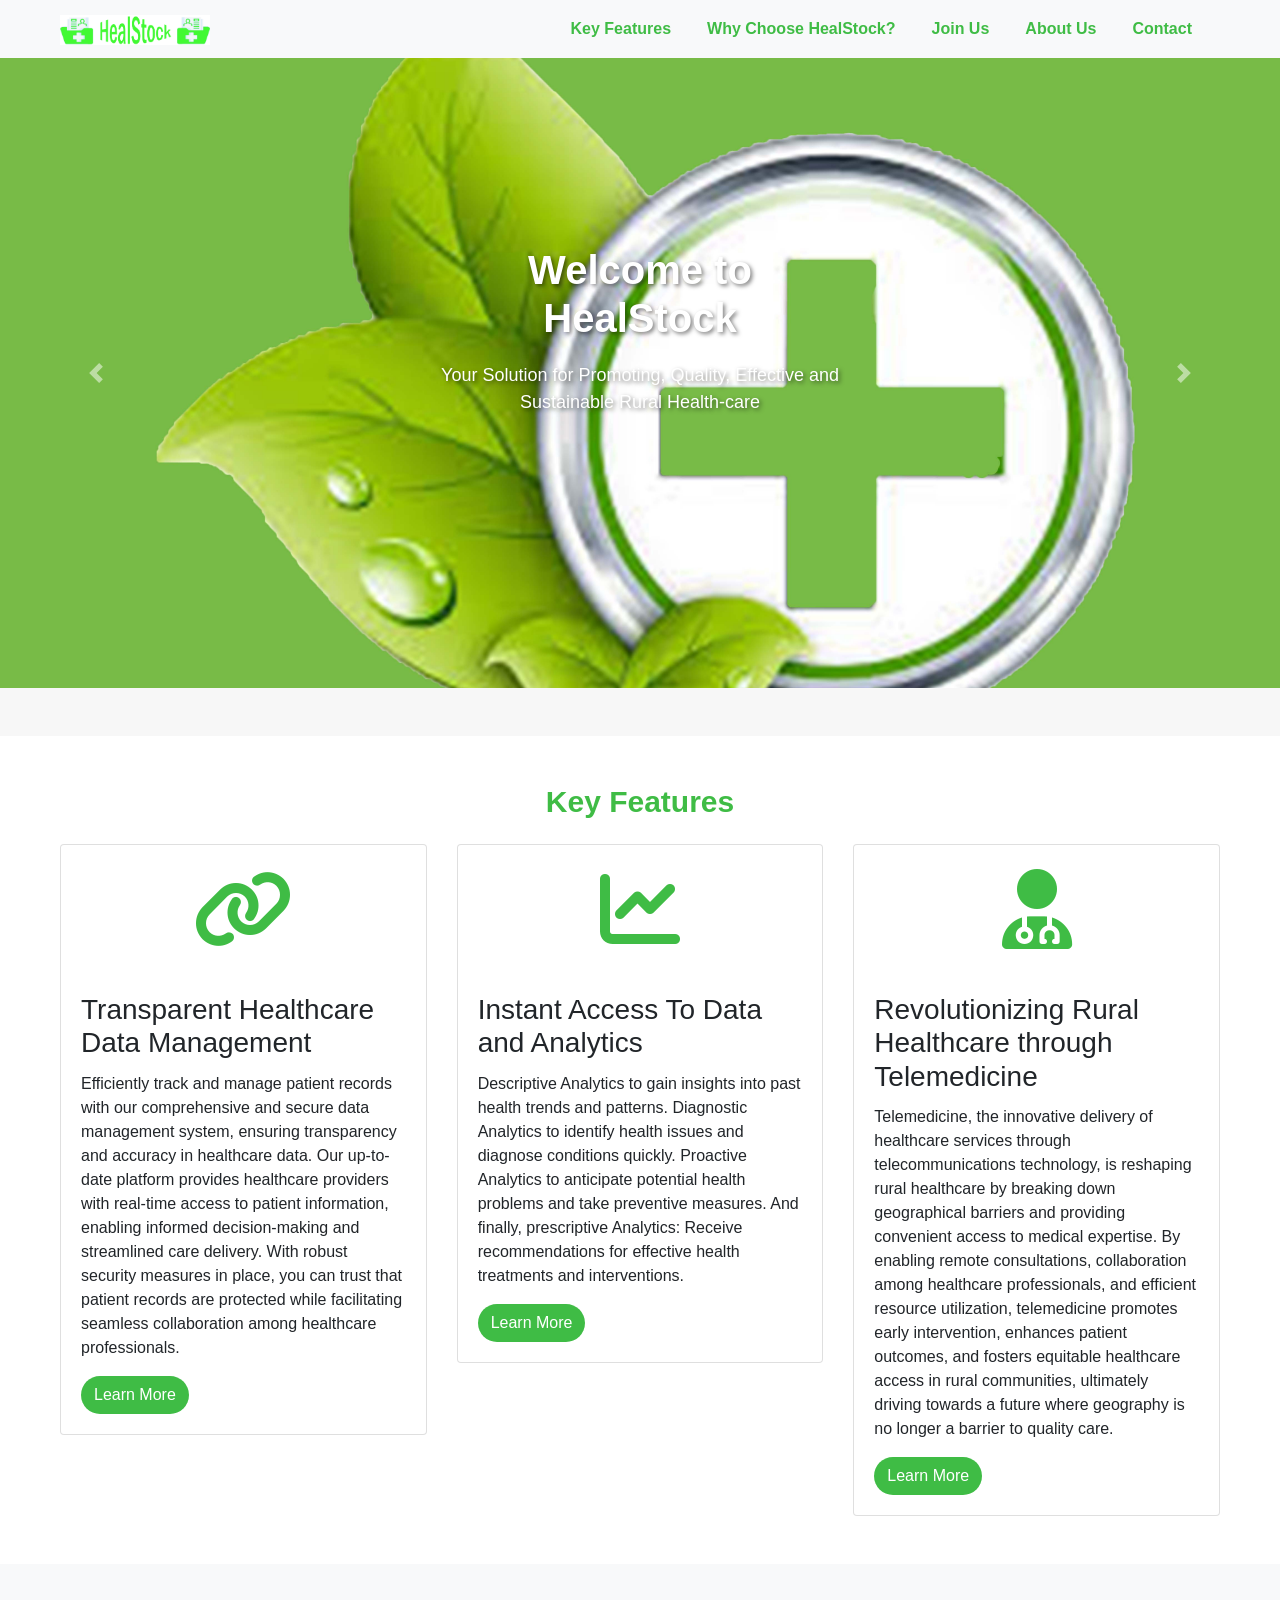
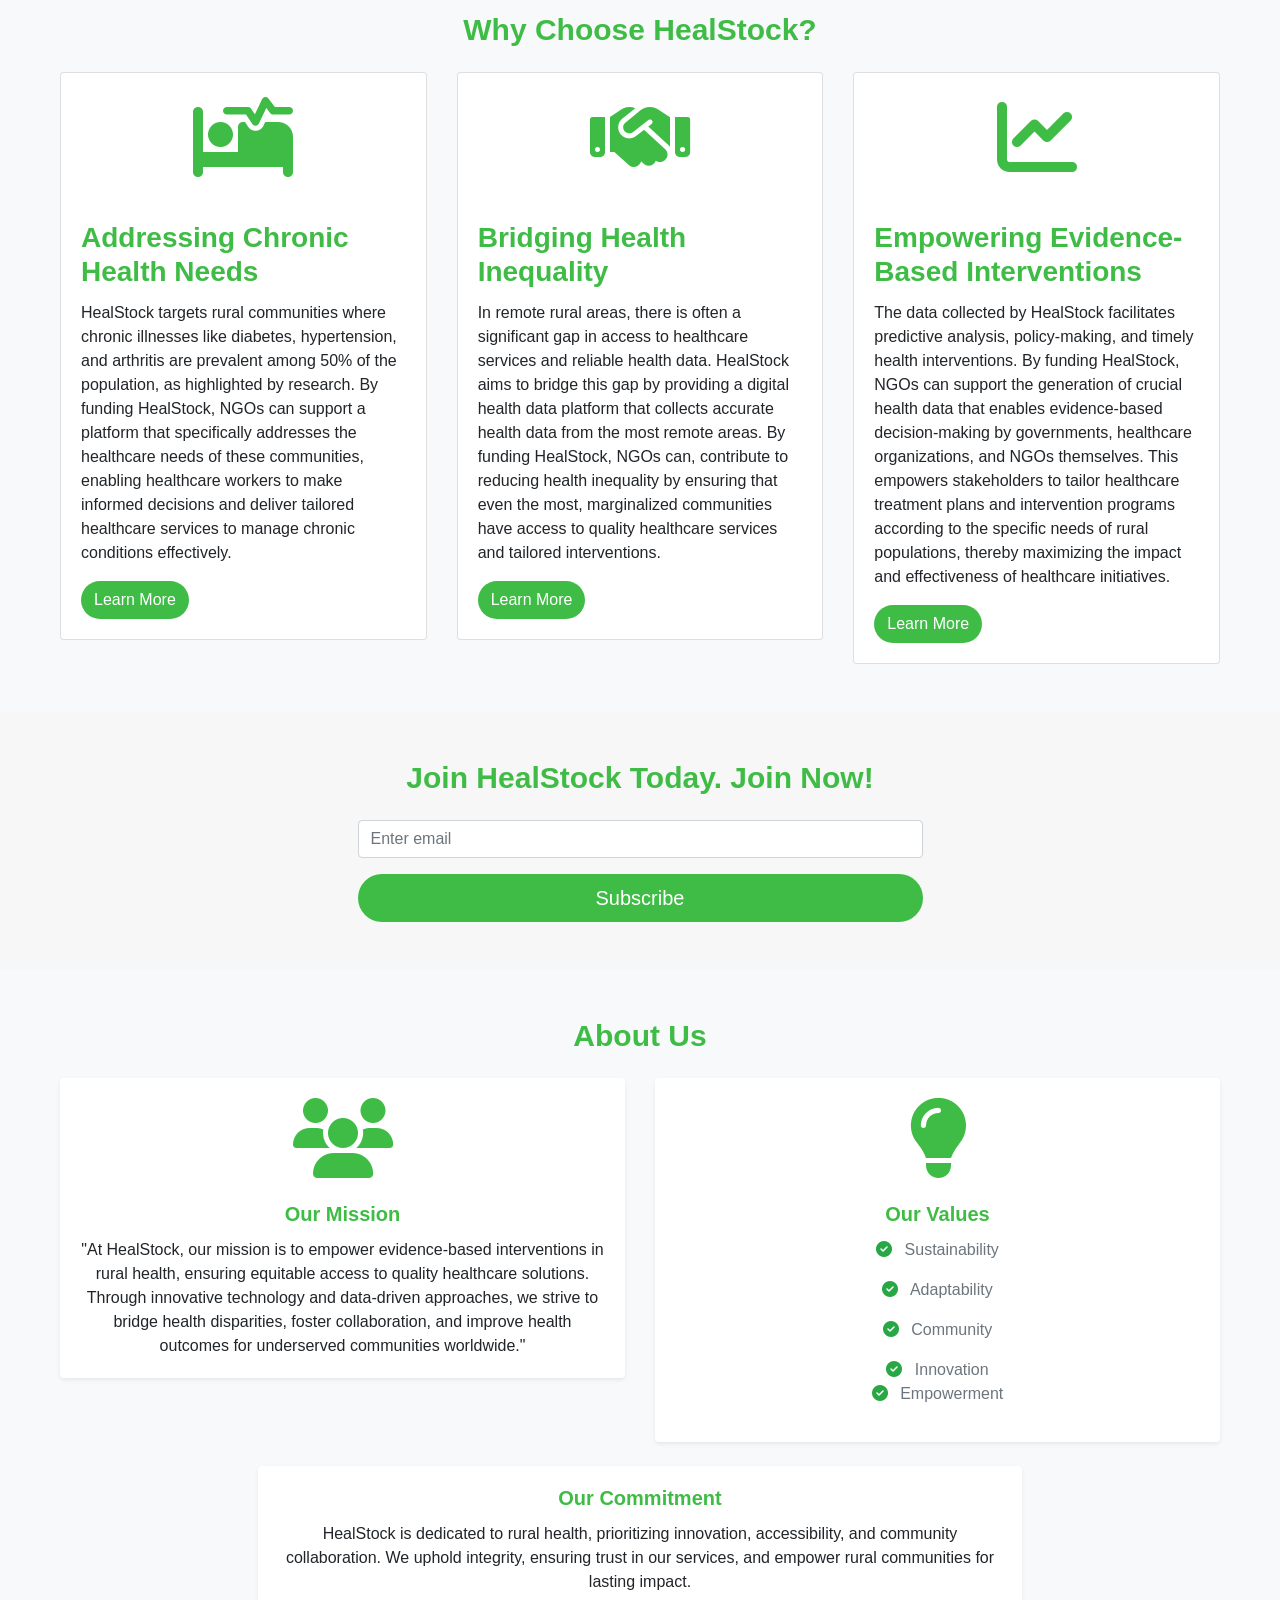
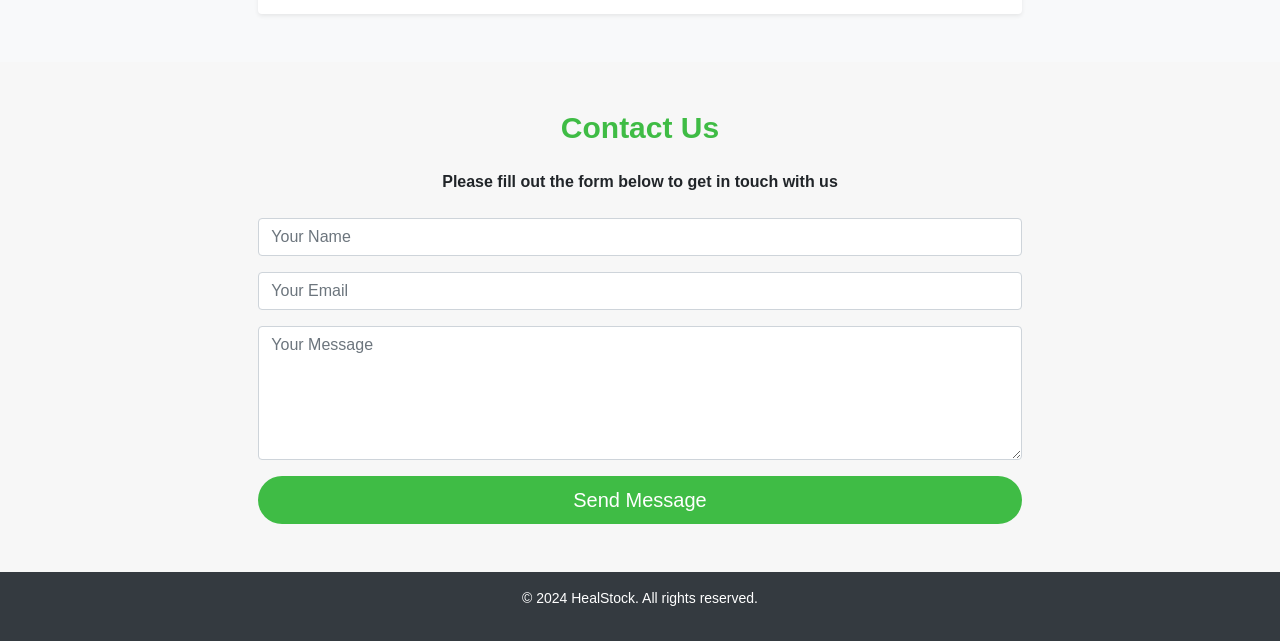
==== index.html @ 725a7d37 "hosting my app" ====
<!DOCTYPE html>
<html lang="en">
<head>
  <meta charset="UTF-8">
  <meta name="viewport" content="width=device-width, initial-scale=1.0">
  <title>HealStock</title>
  <link rel="stylesheet" href="https://maxcdn.bootstrapcdn.com/bootstrap/4.5.2/css/bootstrap.min.css">
  <link rel="stylesheet" href="https://cdnjs.cloudflare.com/ajax/libs/font-awesome/6.5.1/css/all.min.css">
  <link rel="stylesheet" href="assets/styles.css">
</head>
<body>

  <!-- Navigation -->
  <nav class="navbar navbar-expand-lg navbar-light bg-light">
    <div class="container">
        <div class="navbar-brand" id="top">
            <a href="#"><img src="images/healstock.png" alt="HealStock Logo" class="img-fluid"></a>
          </div>
      <button class="navbar-toggler" type="button" data-toggle="collapse" data-target="#navbarNav" aria-controls="navbarNav" aria-expanded="false" aria-label="Toggle navigation">
        <span class="navbar-toggler-icon"></span>
      </button>
      <div class="collapse navbar-collapse" id="navbarNav">
        <ul class="navbar-nav ml-auto">
          <li class="nav-item">
            <a class="nav-link links" href="#features">Key Features</a>
          </li>
          <li class="nav-item">
            <a class="nav-link links" href="#why-choose">Why Choose HealStock?</a>
          </li>
          <li class="nav-item">
            <a class="nav-link links" href="#community">Join Us</a>
          </li>
          <li class="nav-item">
            <a class="nav-link links" href="#about">About Us</a>
          </li>
          <li class="nav-item">
            <a class="nav-link links" href="#contact">Contact</a>
          </li>
        </ul>
      </div>
    </div>
  </nav>

 <!-- Hero Section -->
<section id="hero" class="carousel slide" data-ride="carousel">
    <div class="carousel-inner">
      <div class="carousel-item active">
        <img src="images/img2.jpg" class="d-block w-100" alt="Slide 1">
        <div class="carousel-caption d-none d-md-block text-shadow">
          <h1><strong class="hero-text">Welcome to HealStock</strong></h1>
          <p>Your Solution for Promoting, Quality, Effective and Sustainable Rural Health-care</p>
        </div>
      </div>
      <div class="carousel-item">
        <img src="images/blockchain.jpg" class="d-block w-100" alt="Slide 2">
        <div class="carousel-caption d-none d-md-block text-shadow">
          <h1><strong class="hero-text">Cloud Database Storage</strong></h1>
          <p>Empowering Rural Healthcare Access</p>
        </div>
      </div>
  
      <!-- Add more slides as needed -->
    </div>
    <a class="carousel-control-prev" href="#hero" role="button" data-slide="prev">
      <span class="carousel-control-prev-icon" aria-hidden="true"></span>
      <span class="sr-only">Previous</span>
    </a>
    <a class="carousel-control-next" href="#hero" role="button" data-slide="next">
      <span class="carousel-control-next-icon" aria-hidden="true"></span>
      <span class="sr-only">Next</span>
    </a>
  </section><br><br>
  

  <!-- Key Features Section -->
  <section id="features" class="py-5">
    <div class="container">
      <h2 class="text-center mb-4 features"><strong>Key Features</strong></h2>
      <div class="row">
        <div class="col-md-4">
            <div class="card">
                <!-- <img src="images/img2.jpg" class="card-img-top" alt="Feature 1 Image"> -->
                <i class="fas fa-solid fa-link fa-5x mt-4 mb-4 card-img-top" style="color: #3fbc45; text-align: center;"></i>
                <div class="card-body">
                    <h3 class="card-title">Transparent Healthcare Data Management</h3>
                    <p class="card-text">
                      Efficiently track and manage patient records with our comprehensive and secure data management system, ensuring transparency and accuracy in healthcare data. Our up-to-date platform provides healthcare providers with real-time access to patient information, enabling informed decision-making and streamlined care delivery. With robust security measures in place, you can trust that patient records are protected while facilitating seamless collaboration among healthcare professionals.</p>
                    <a href="#" class="btn intBtn">Learn More</a>
                </div>
            </div>
        </div>
    
        <div class="col-md-4">
            <div class="card">
                <!-- <img src="images/img2.jpg" class="card-img-top" alt="Feature 1 Image"> -->
                <i class="fas fa-solid fa-chart-line fa-5x mt-4 mb-4 card-img-top" style="color: #3fbc45; text-align: center;"></i>
                <div class="card-body">
                    <h3 class="card-title">Instant Access To Data and Analytics</h3>
                    <p class="card-text">Descriptive Analytics to gain insights into past health trends and patterns. Diagnostic Analytics to identify health issues and diagnose conditions quickly. Proactive Analytics to anticipate potential health problems and take preventive measures. And finally, prescriptive Analytics: Receive recommendations for effective health treatments and interventions.</p>
                    <a href="#" class="btn intBtn">Learn More</a>
                </div>
            </div>
        </div>
        <div class="col-md-4">
            <div class="card">
                <!-- <img src="images/telemedicine-icon.jpg" class="card-img-top" alt="Telemedicine Icon"> -->
<i class="fas fa-solid fa-user-md fa-5x mt-4 mb-4 card-img-top" style="color: #3fbc45; text-align: center;"></i>
                <div class="card-body">
                    <h3 class="card-title">Revolutionizing Rural Healthcare through Telemedicine</h3>
                    <p class="card-text">Telemedicine, the innovative delivery of healthcare services through telecommunications technology, is reshaping rural healthcare by breaking down geographical barriers and providing convenient access to medical expertise. By enabling remote consultations, collaboration among healthcare professionals, and efficient resource utilization, telemedicine promotes early intervention, enhances patient outcomes, and fosters equitable healthcare access in rural communities, ultimately driving towards a future where geography is no longer a barrier to quality care.</p>
                    <a href="#" class="btn intBtn">Learn More</a>
                </div>
            </div>
        </div>
    </div>
    
    </div>
  </section>

  <!-- Why Choose Section -->
  <section id="why-choose" class="py-5 bg-light">
    <div class="container">
      <h2 class="text-center mb-4 features"><strong>Why Choose HealStock?</strong></h2>
      <!-- Add Carousel or Slider Here -->
      <div class="row">
        <div class="col-md-4">
            <div class="card">
                <!-- <img src="images/img2.jpg" class="card-img-top" alt="Feature 1 Image"> -->
<i class="fa-solid fa-procedures fa-5x mt-4 mb-4 card-img-top" style="color: #3fbc45; text-align: center;"></i>
<div class="card-body">

                    <h3 class="card-title"><strong class="links">Addressing Chronic Health Needs</strong></h3>
                    <p class="card-text">
                      HealStock targets rural communities where chronic illnesses 
                      like diabetes, hypertension, and arthritis are prevalent among 50% 
                      of the population, as highlighted by research. 
                      By funding HealStock, NGOs can support a platform 
                      that specifically addresses the healthcare needs 
                      of these communities, enabling healthcare workers 
                      to make informed decisions and deliver tailored 
                      healthcare services to manage chronic conditions effectively.                      
                    </p>
                    <a href="#" class="btn intBtn">Learn More</a>
                </div>
            </div>
        </div>
    
        <div class="col-md-4">
            <div class="card">
                <!-- <img src="images/img2.jpg" class="card-img-top" alt="Feature 1 Image"> -->
<i class="fa-solid fa-handshake fa-5x mt-4 mb-4 card-img-top" style="color: #3fbc45; text-align: center;"></i>
<div class="card-body">

                    <h3 class="card-title"><strong class="links">Bridging Health Inequality</strong></h3>
                    <p class="card-text">
                      In remote rural areas, there is often a significant gap in access 
                      to healthcare services and reliable health data. 
                      HealStock aims to bridge this gap by providing a digital 
                      health data platform that collects accurate health data 
                      from the most remote areas. By funding HealStock, NGOs can, 
                      contribute to reducing health inequality by ensuring that even the most,
                      marginalized communities have access to quality
                      healthcare services and tailored interventions.                      
                    </p>
                    <a href="#" class="btn intBtn">Learn More</a>
                </div>
            </div>
        </div>
    
        <div class="col-md-4">
            <div class="card">
                <!-- <img src="images/img2.jpg" class="card-img-top" alt="Feature 1 Image"> -->
<i class="fa-solid fa-chart-line fa-5x mt-4 mb-4 card-img-top" style="color: #3fbc45; text-align: center;"></i>
<div class="card-body">
                    <h3 class="card-title"><strong class="links">Empowering Evidence-Based Interventions</strong></h3>
                    <p class="card-text">
                      The data collected by HealStock facilitates predictive analysis, 
                      policy-making, and timely health interventions. 
                      By funding HealStock, NGOs can support the generation of 
                      crucial health data that enables evidence-based decision-making 
                      by governments, healthcare organizations, and NGOs themselves. 
                      This empowers stakeholders to tailor healthcare 
                      treatment plans and intervention programs according to 
                      the specific needs of rural populations, thereby maximizing 
                      the impact and effectiveness of healthcare initiatives.                      
                    </p>
                    <a href="#" class="btn intBtn">Learn More</a>
                </div>
            </div>
        </div>
    </div>
    </div>
  </section>

  <!-- Join Us Section -->
  <section id="community" class="py-5">
    <div class="container">
        <div class="row justify-content-center">
          <div class="col-lg-6">
            <h2 class="text-center mb-4 features">Join HealStock Today. Join Now!</h2>
            <form>
              <div class="form-group">
                <input type="email" class="form-control" id="email" aria-describedby="emailHelp" placeholder="Enter email">
              </div>
              <button type="submit" id="sub" class="btn intBtn btn-lg btn-block">Subscribe</button>
            </form>
          </div>
        </div>
      </div>
      
  </section>

  <!-- About Us Section -->
  <section id="about" class="py-5 bg-light">
    <div class="container">
      <h2 class="text-center mb-4 features">About Us</h2>
      <div class="row">
        <div class="col-md-6">
          <div class="card border-0 shadow-sm">
            <div class="card-body text-center">
              <i class="fas fa-users fa-5x mb-4" style="color: #3fbc45;"></i>
              <h5 class="card-title"><strong class="links">Our Mission</strong></h5>
              <p class="card-text">

                "At HealStock, our mission is to empower evidence-based interventions in rural health, ensuring equitable access to quality healthcare solutions. Through innovative technology and data-driven approaches, we strive to bridge health disparities, foster collaboration, and improve health outcomes for underserved communities worldwide."</p>
            </div>
          </div>
        </div>
        <div class="col-md-6">
          <div class="card border-0 shadow-sm">
            <div class="card-body text-center">
              <i class="fas fa-lightbulb fa-5x mb-4" style="color: #3fbc45;"></i>
              <h5 class="card-title"><strong class="links">Our Values</strong></h5>
              <ul class="list-unstyled">
                <li class="text-muted mb-3"><i class="fas fa-check-circle text-success mr-2"></i> Sustainability</li>
                <li class="text-muted mb-3"><i class="fas fa-check-circle text-success mr-2"></i> Adaptability</li>
                <li class="text-muted mb-3"><i class="fas fa-check-circle text-success mr-2"></i> Community</li>
                <li class="text-muted"><i class="fas fa-check-circle text-success mr-2"></i> Innovation</li>
                <li class="text-muted mb-3"><i class="fas fa-check-circle text-success mr-2"></i> Empowerment</li>
              </ul>
            </div>
          </div>
        </div>
      </div>
      <div class="row mt-4">
        <div class="col-md-8 offset-md-2">
          <div class="card border-0 shadow-sm">
            <div class="card-body text-center">
              <h5 class="card-title"><strong class="links">Our Commitment</strong></h5>
              <p class="card-text"> HealStock is dedicated to rural health, prioritizing innovation, accessibility, and community collaboration. We uphold integrity, ensuring trust in our services, and empower rural communities for lasting impact.</p>
            </div>
          </div>
        </div>
      </div>
    </div>
  </section>
     

  <!-- Contact Us Section -->
  <section id="contact" class="py-5">
    <div class="container">
      <h2 class="text-center mb-4 features">Contact Us</h2>
      <p class="text-center mb-4"><strong>Please fill out the form below to get in touch with us</strong></p>
      <div class="row justify-content-center">
        <div class="col-md-8">
          <form>
            <div class="form-group">
              <input type="text" class="form-control" id="name" placeholder="Your Name" required>
            </div>
            <div class="form-group">
              <input type="email" class="form-control" id="email" placeholder="Your Email" required>
            </div>
            <div class="form-group">
              <textarea class="form-control" id="message" rows="5" placeholder="Your Message" required></textarea>
            </div>
            <button type="submit" class="btn intBtn btn-lg btn-block">Send Message</button>
          </form>
        </div>
      </div>
    </div>
  </section>
  

  <!-- Footer -->
  <footer class="bg-dark text-white text-center py-3">
    <div class="container">
      <p>&copy; 2024 HealStock. All rights reserved.</p>
      <a href="#top" class="back-to-top">
        <i class="fas fa-chevron-up"></i> <!-- Font Awesome icon for the up arrow -->
      </a>
    </div>
  </footer>


<script src="assets/script.js"></script>
  <!-- Bootstrap JS -->
  <script src="https://ajax.googleapis.com/ajax/libs/jquery/3.5.1/jquery.min.js"></script>
  <script src="https://cdnjs.cloudflare.com/ajax/libs/popper.js/1.16.0/umd/popper.min.js"></script>
  <script src="https://maxcdn.bootstrapcdn.com/bootstrap/4.5.2/js/bootstrap.min.js"></script>
</body>
</html>
---- assets/styles.css ----
/* Reset default browser styles */
* {
  margin: 0;
  padding: 0;
  box-sizing: border-box;
}

body {
  font-family: Arial, sans-serif;
  background-color: #f7f7f7;
}

.container {
  max-width: 1200px;
  margin: 0 auto;
  padding: 0 20px;
}

header {
  background-color: #fff;
  padding: 20px 0;
  box-shadow: 0 2px 4px rgba(0, 0, 0, 0.1);
}

nav ul {
  list-style: none;
  text-align: center;
}

nav ul li {
  display: inline-block;
  margin-right: 20px;
}

nav ul li a {
  text-decoration: none;
  /* color: #333; */
  font-weight: bold;
}

.links{
  color: #3fbc45 !important;
}

.links:hover {
  font-size: 18px;
  transition: color 0.3s, background-color 0.3s; /* Add smooth transition */
}

.hero-text{
  font-size: 40px;
}

#hero {
  /* background-image: url('/images/integriimg.jpg'); */
  /* background-size: cover;
  background-position: center;
  color: #fff;
  text-align: center;
  padding: 50px 0; */
  position: relative;
}

.text-shadow h1, .text-shadow p {
  text-shadow: 2px 2px 4px rgba(0, 0, 0, 0.5); /* Adjust the shadow values as needed */
}


#hero:before {
  content: "";
  position: absolute;
  top: 0;
  left: 0;
  width: 100%;
  height: 100%;
  background-color: rgba(0, 0, 0, 0.5); /* Dark overlay */
}

#hero h1 {
  font-size: 36px;
  margin-bottom: 20px;
}

#hero p {
  font-size: 18px;
  margin-bottom: 40px;
}

.cta-btn {
  display: inline-block;
  background-color: #ff9800;
  color: #fff;
  padding: 10px 20px;
  border-radius: 5px;
  text-decoration: none;
  transition: background-color 0.3s ease;
}

.cta-btn:hover {
  background-color: #f57c00;
}

#features {
  background-color: #fff;
  padding: 100px 0;
}

.features-grid {
  display: grid;
  grid-template-columns: repeat(auto-fit, minmax(250px, 1fr));
  grid-gap: 20px;
  justify-content: center;
}

.feature {
  text-align: center;
}

.feature h3 {
  margin-bottom: 10px;
  color: #333;
}

.feature p {
  color: #666;
}

footer {
  background-color: #333;
  color: #fff;
  text-align: center;
  padding: 20px 0;
}

footer p {
  font-size: 14px;
}

.navbar-brand {
  display: flex;
  align-items: center;
}

.navbar-brand img {
  max-width: 150px;
  height: auto;
}

.intBtn {
  background: #3fbc45;
  border-radius: 100px;
  color: white;
}

.features{
  font-size: 30px;
  font-weight: bolder;
  color: #3fbc45;
}

.back-to-top {
  position: fixed;
  bottom: 20px;
  right: 20px;
  font-size: 24px;
  color: #fff;
}

.carousel-item img {
  height: 70vh; /* Adjust the height as needed */
  width: 100%;
  object-fit: cover;
}

.carousel-caption {
  position: absolute;
  top: 50%;
  left: 50%;
  transform: translate(-50%, -50%);
  text-align: center;
  color: #fff;
}

.carousel-caption h1 {
  font-size: 3em; /* Adjust the font size as needed */
  max-width: 80%; /* Ensure text does not overflow on smaller screens */
  margin: 0 auto; /* Center text horizontally */
}

.carousel-caption p {
  font-size: 1.5em; /* Adjust the font size as needed */
  max-width: 100%; /* Ensure text does not overflow on smaller screens */
  margin: 0 auto; /* Center text horizontally */
}

.carousel-caption div {
  max-width: 80%;
}

.carousel-caption h3 {
  font-size: 2.5em;
  margin-bottom: 15px;
}


/* Media Queries */
/* Media Queries */
@media (max-width: 768px) {
  .carousel-caption {
    top: 40%; /* Adjust the vertical position for smaller screens */
  }

  .carousel-caption h1,
  .carousel-caption p {
    font-size: 2em; /* Adjust the font size for smaller screens */
  }
}

@media (max-width: 575.98px) {
  .carousel-caption h1,
  .carousel-caption p {
    font-size: 1.5em; /* Adjust the font size for even smaller screens */
  }
}
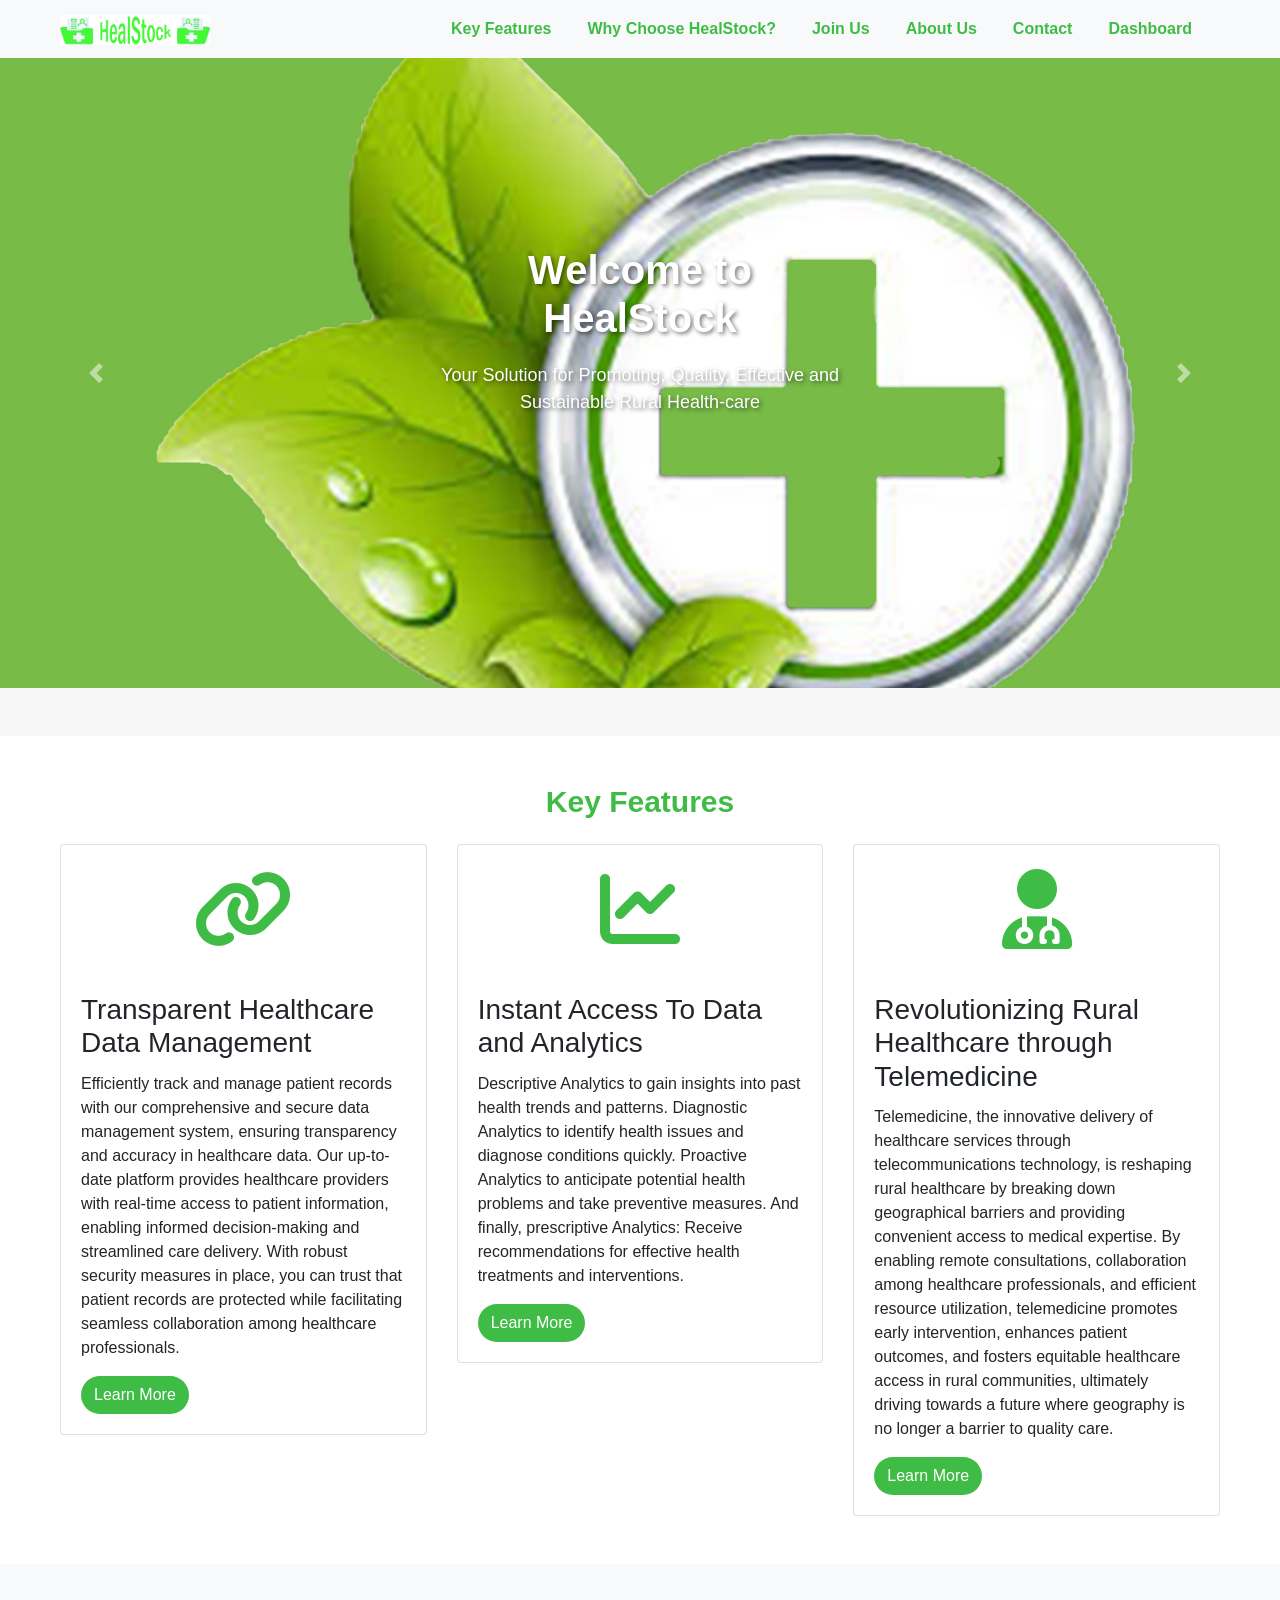
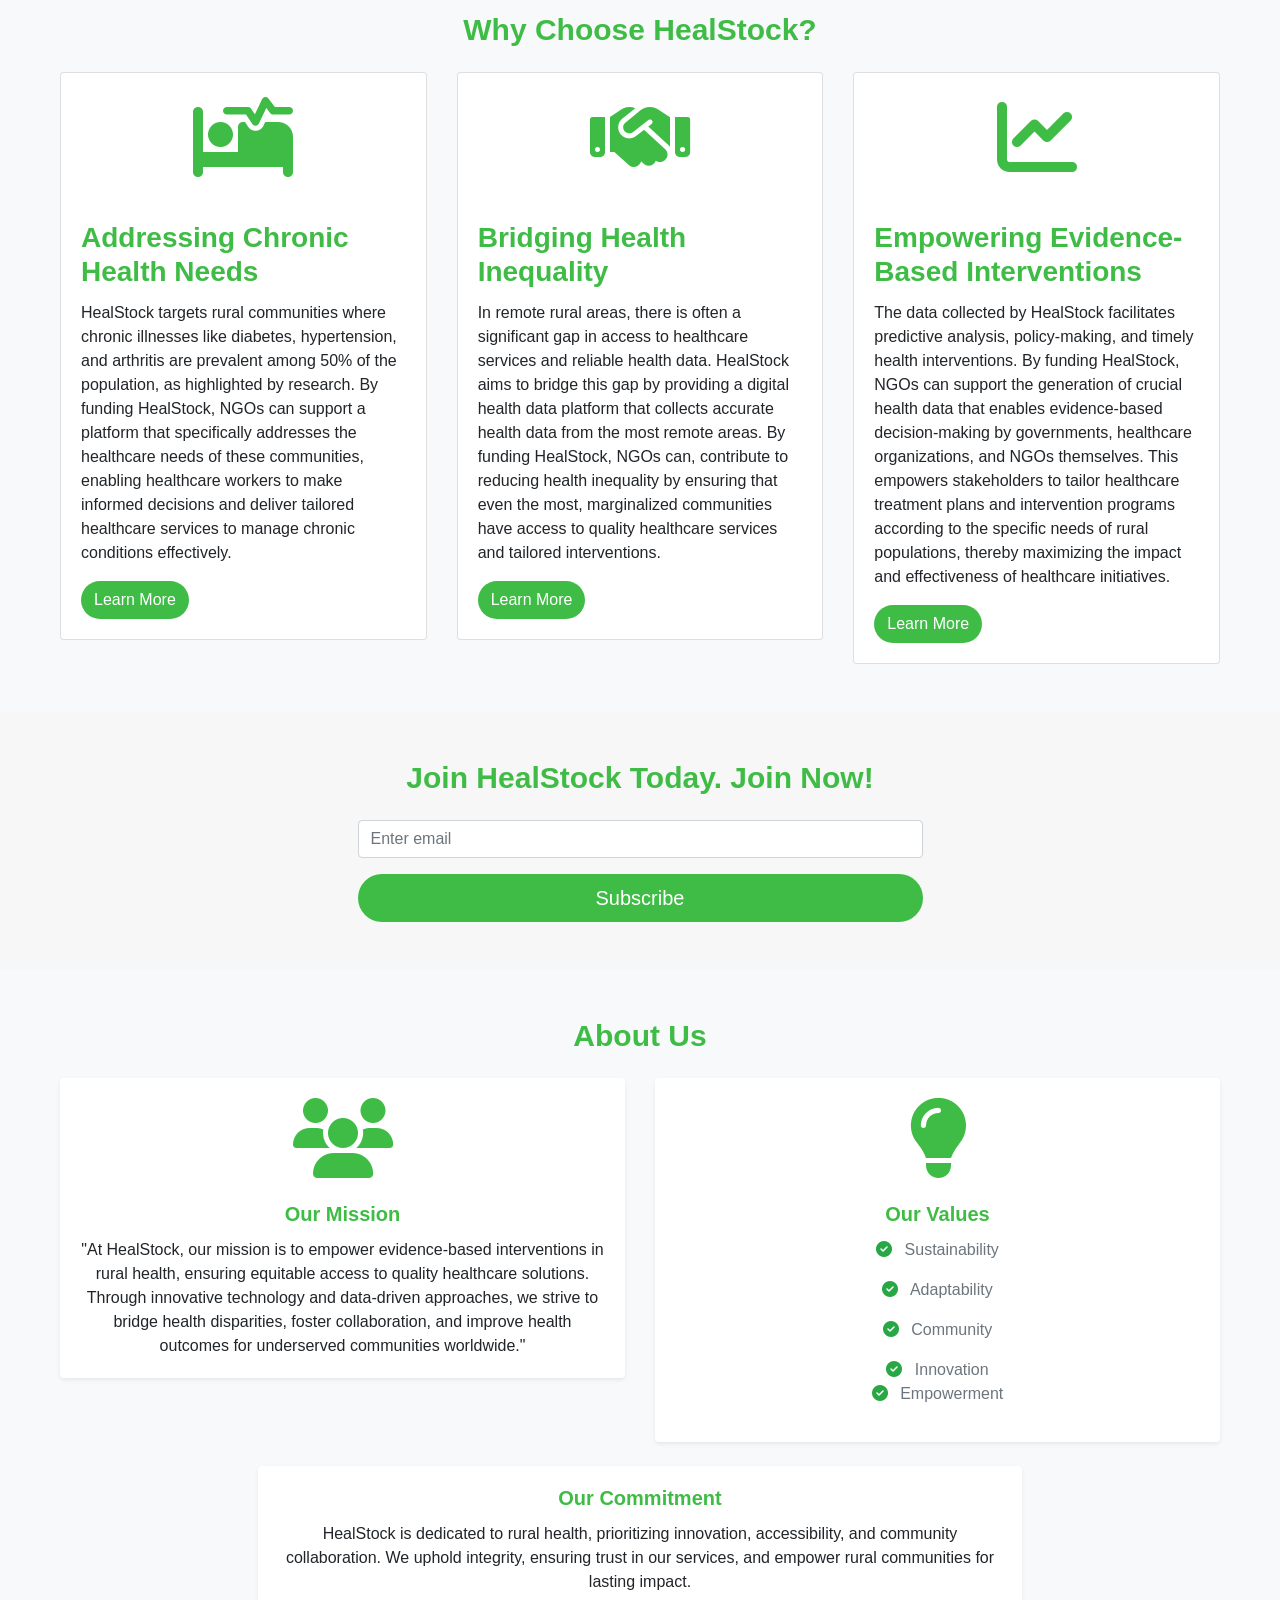
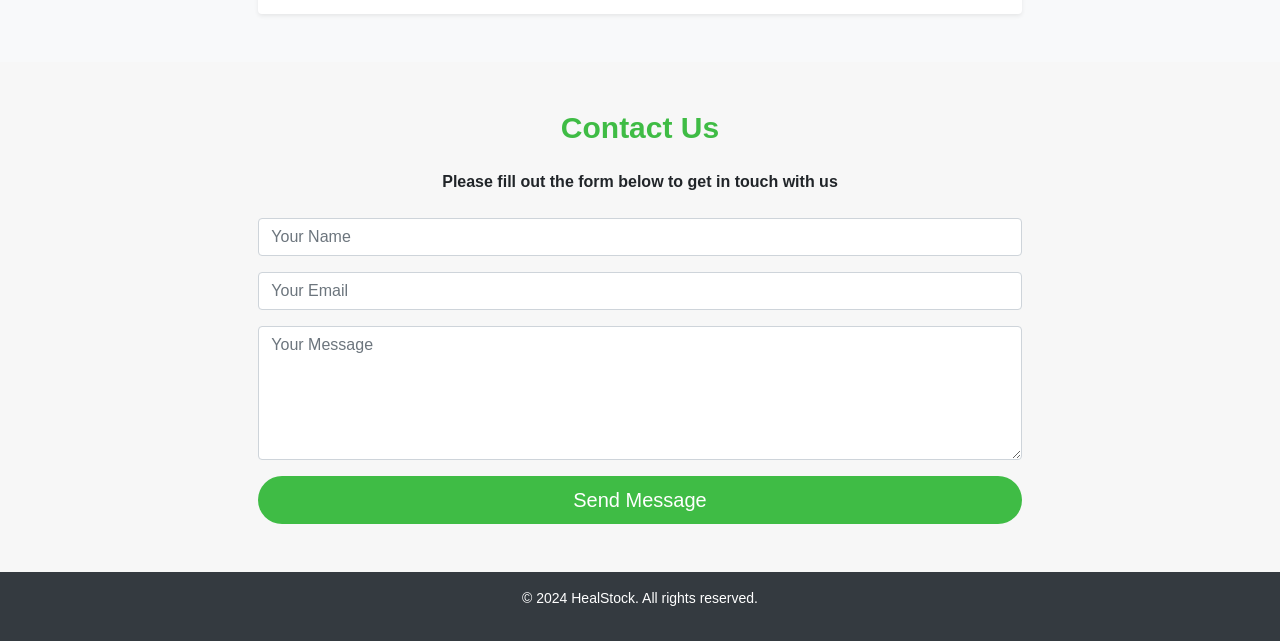
==== commit f22b9972: "added dashbaord" ====
--- a/index.html
+++ b/index.html
@@ -7,39 +7,47 @@
   <link rel="stylesheet" href="https://maxcdn.bootstrapcdn.com/bootstrap/4.5.2/css/bootstrap.min.css">
   <link rel="stylesheet" href="https://cdnjs.cloudflare.com/ajax/libs/font-awesome/6.5.1/css/all.min.css">
   <link rel="stylesheet" href="assets/styles.css">
+  <link rel="stylesheet" href="path-to/node_modules/perfect-scrollbar/dist/css/perfect-scrollbar.min.css" />
 </head>
 <body>
-
-  <!-- Navigation -->
-  <nav class="navbar navbar-expand-lg navbar-light bg-light">
-    <div class="container">
-        <div class="navbar-brand" id="top">
-            <a href="#"><img src="images/healstock.png" alt="HealStock Logo" class="img-fluid"></a>
-          </div>
-      <button class="navbar-toggler" type="button" data-toggle="collapse" data-target="#navbarNav" aria-controls="navbarNav" aria-expanded="false" aria-label="Toggle navigation">
-        <span class="navbar-toggler-icon"></span>
-      </button>
-      <div class="collapse navbar-collapse" id="navbarNav">
-        <ul class="navbar-nav ml-auto">
-          <li class="nav-item">
-            <a class="nav-link links" href="#features">Key Features</a>
-          </li>
-          <li class="nav-item">
-            <a class="nav-link links" href="#why-choose">Why Choose HealStock?</a>
-          </li>
-          <li class="nav-item">
-            <a class="nav-link links" href="#community">Join Us</a>
-          </li>
-          <li class="nav-item">
-            <a class="nav-link links" href="#about">About Us</a>
-          </li>
-          <li class="nav-item">
-            <a class="nav-link links" href="#contact">Contact</a>
-          </li>
-        </ul>
-      </div>
-    </div>
-  </nav>
+  <script src="chartjs.js"></script>
+  <script src="path-to/node_modules/chart.js/dist/Chart.min.js"></script>
+
+
+ <!-- Navigation -->
+<nav class="navbar navbar-expand-lg navbar-light bg-light">
+  <div class="container">
+    <div class="navbar-brand" id="top">
+      <a href="#"><img src="images/healstock.png" alt="HealStock Logo" class="img-fluid"></a>
+    </div>
+    <button class="navbar-toggler" type="button" data-toggle="collapse" data-target="#navbarNav" aria-controls="navbarNav" aria-expanded="false" aria-label="Toggle navigation">
+      <span class="navbar-toggler-icon"></span>
+    </button>
+    <div class="collapse navbar-collapse" id="navbarNav">
+      <ul class="navbar-nav ml-auto">
+        <li class="nav-item">
+          <a class="nav-link links" href="#features">Key Features</a>
+        </li>
+        <li class="nav-item">
+          <a class="nav-link links" href="#why-choose">Why Choose HealStock?</a>
+        </li>
+        <li class="nav-item">
+          <a class="nav-link links" href="#community">Join Us</a>
+        </li>
+        <li class="nav-item">
+          <a class="nav-link links" href="#about">About Us</a>
+        </li>
+        <li class="nav-item">
+          <a class="nav-link links" href="#contact">Contact</a>
+        </li>
+        <!-- Add a link to dashboard.html -->
+        <li class="nav-item">
+          <a class="nav-link links" href="chartjs.html">Dashboard</a>
+        </li>
+      </ul>
+    </div>
+  </div>
+</nav>
 
  <!-- Hero Section -->
 <section id="hero" class="carousel slide" data-ride="carousel">
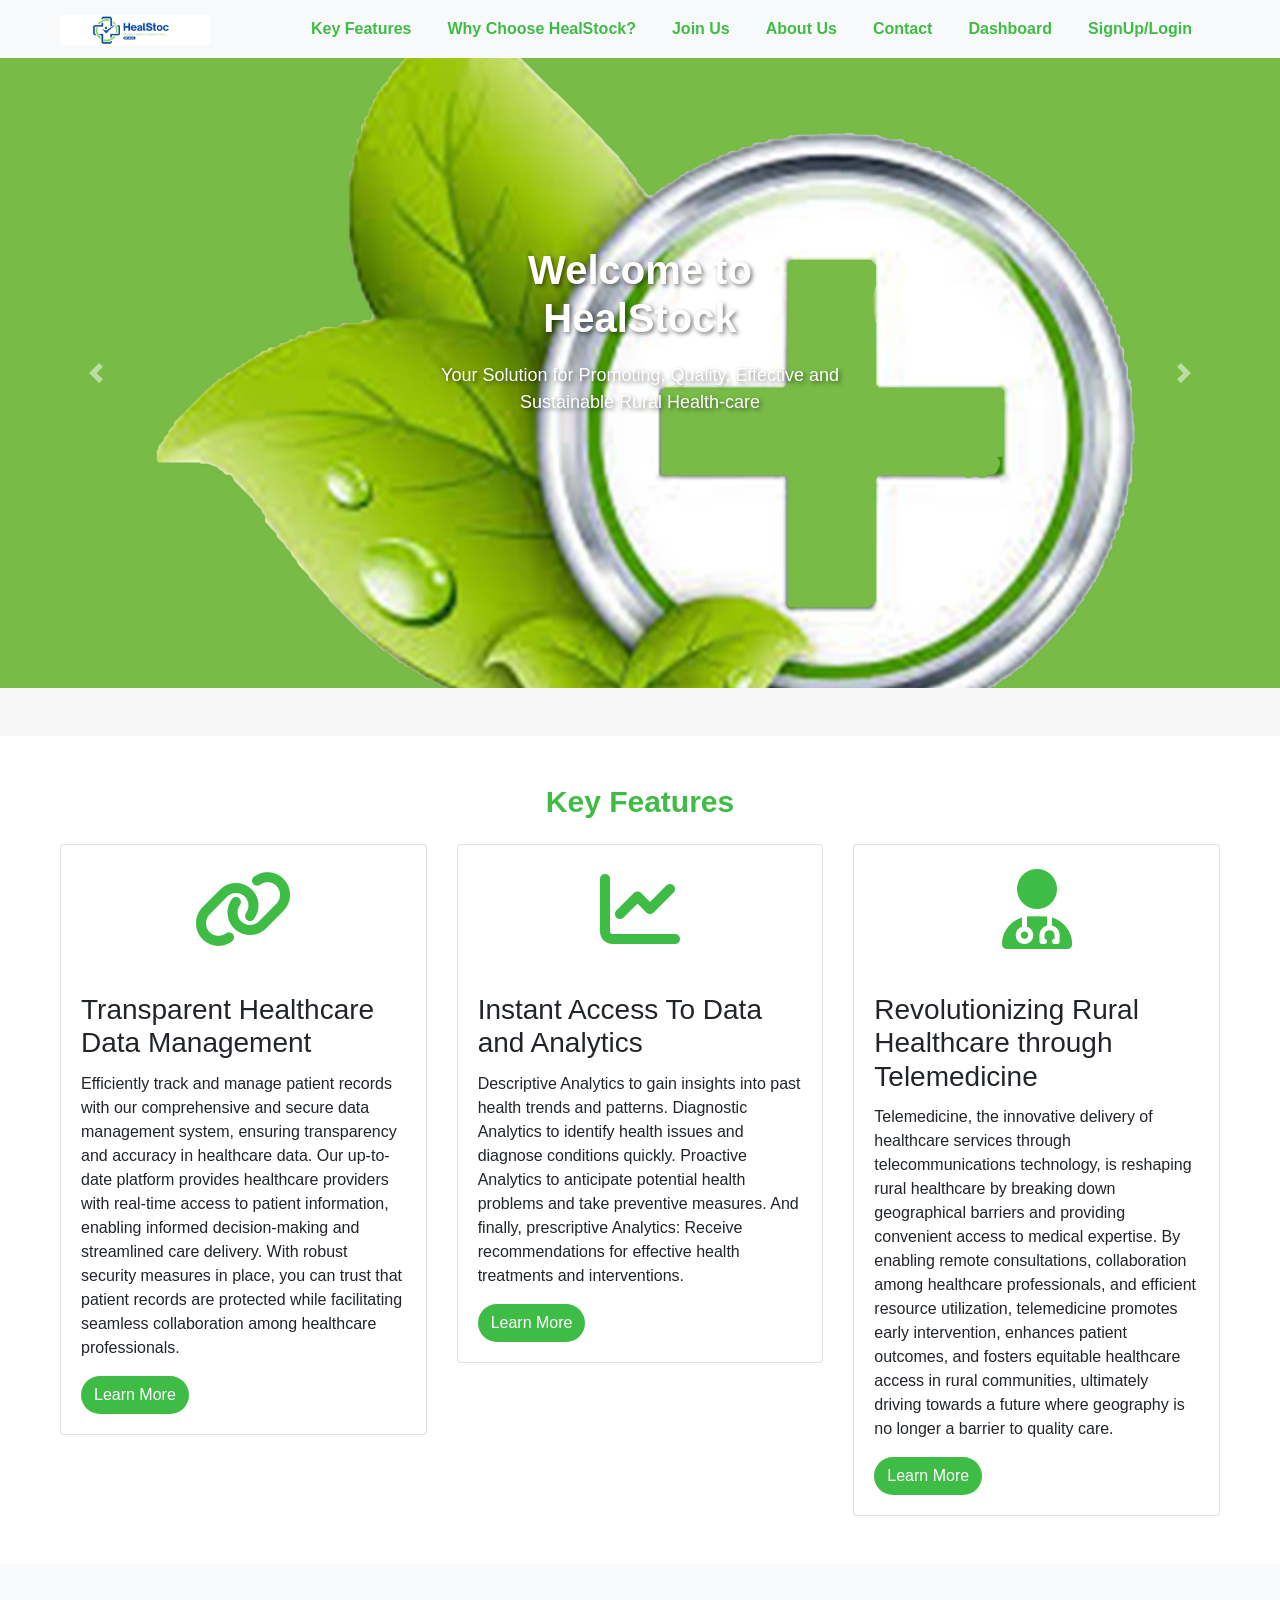
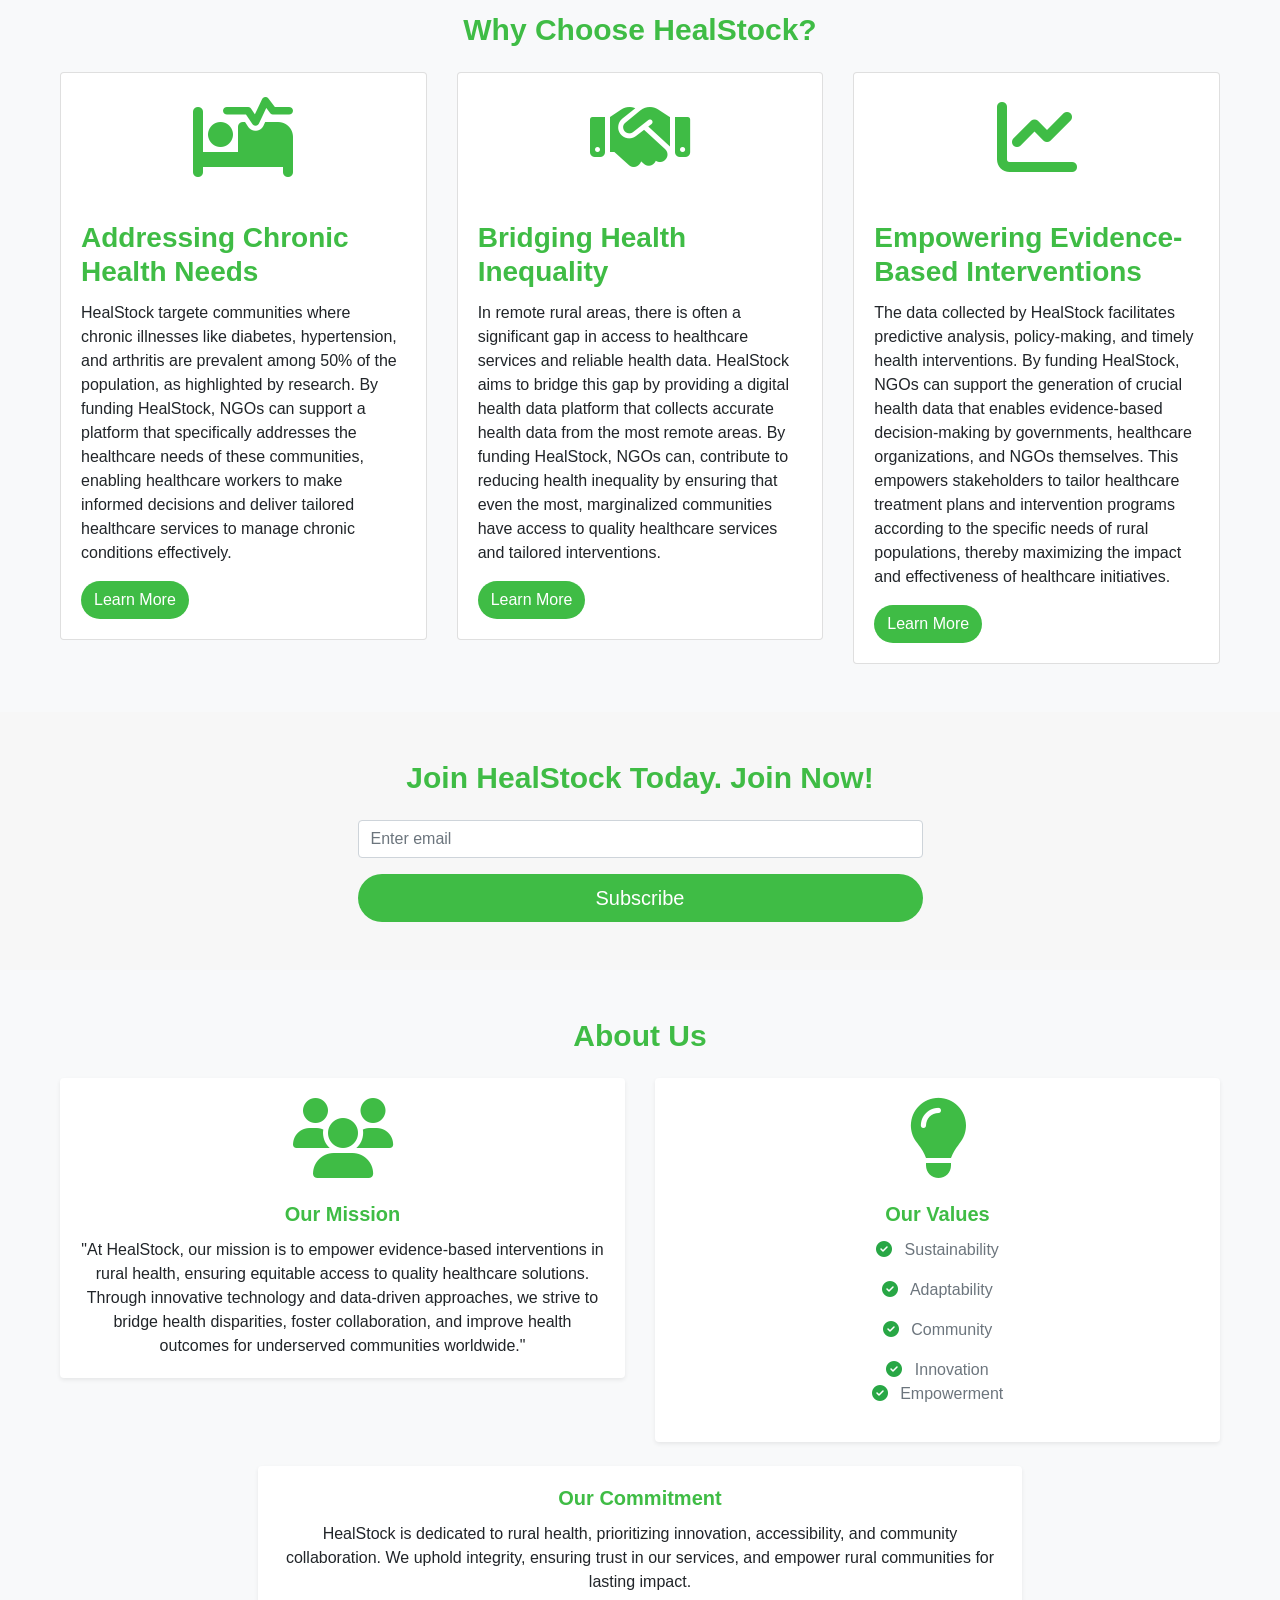
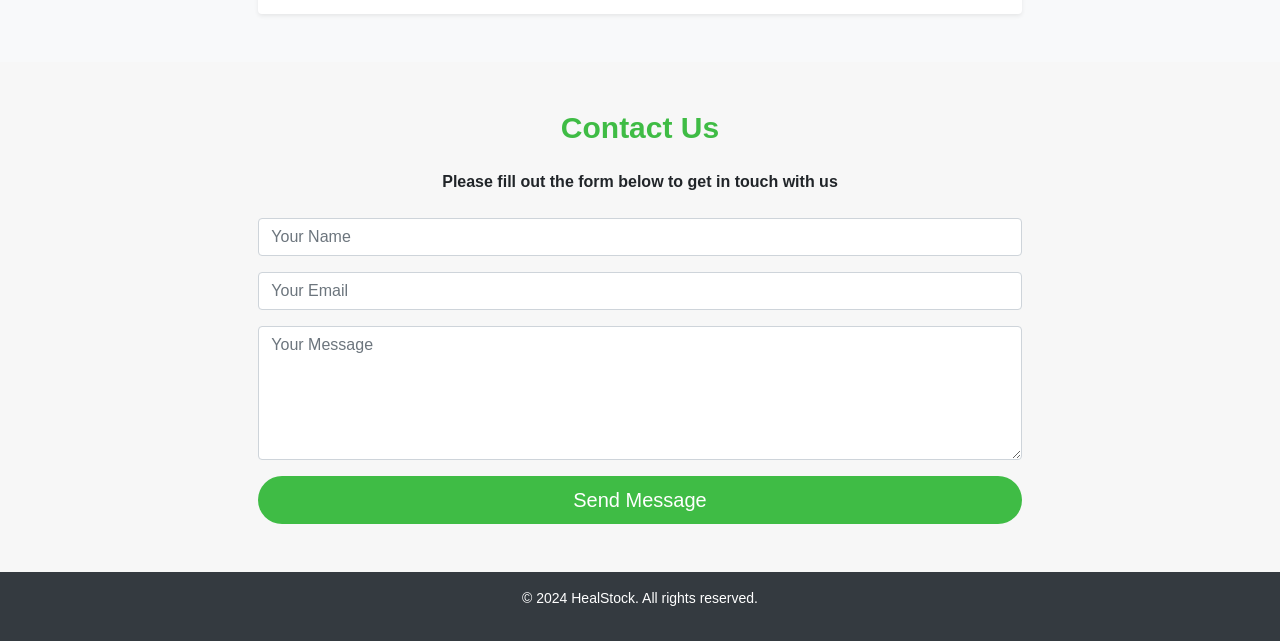
==== commit 2180314b: "Updated our app" ====
--- a/index.html
+++ b/index.html
@@ -40,9 +40,13 @@
         <li class="nav-item">
           <a class="nav-link links" href="#contact">Contact</a>
         </li>
+        <!--Add a link to dashboard.html-->
+        <li class="nav-item">
+          <a class="nav-link links" href="chartjs.html">Dashboard</a>
+        </li>
         <!-- Add a link to dashboard.html -->
         <li class="nav-item">
-          <a class="nav-link links" href="chartjs.html">Dashboard</a>
+          <a class="nav-link links" href="chartjs.html">SignUp/Login</a>
         </li>
       </ul>
     </div>
@@ -139,7 +143,7 @@
 
                     <h3 class="card-title"><strong class="links">Addressing Chronic Health Needs</strong></h3>
                     <p class="card-text">
-                      HealStock targets rural communities where chronic illnesses 
+                      HealStock targete communities where chronic illnesses 
                       like diabetes, hypertension, and arthritis are prevalent among 50% 
                       of the population, as highlighted by research. 
                       By funding HealStock, NGOs can support a platform 
